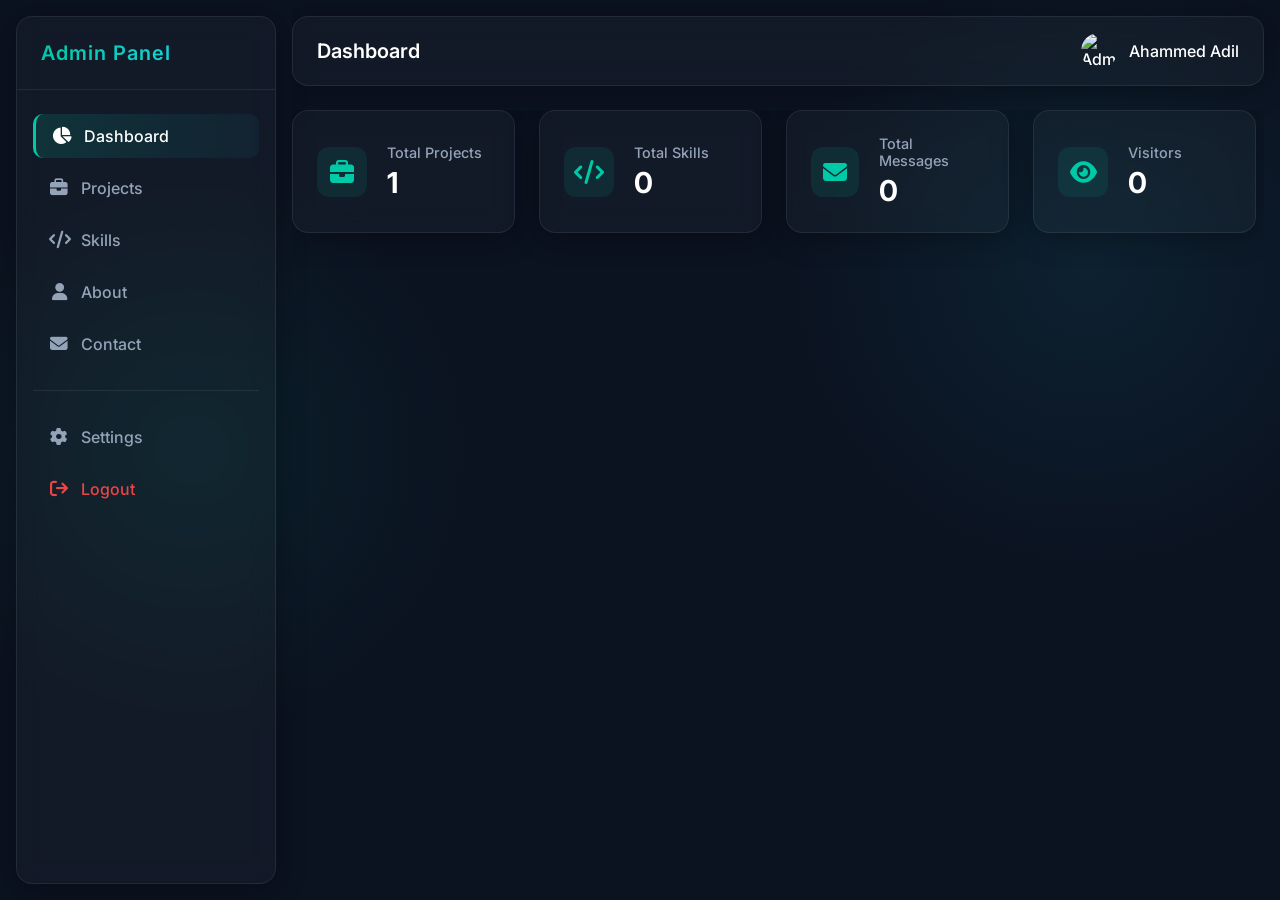
==== index.html @ c0059be1 "Initial commit" ====
<!DOCTYPE html>
<html lang="en">
<head>
    <meta charset="UTF-8">
    <meta name="viewport" content="width=device-width, initial-scale=1.0">
    <title>Portfolio Admin Dashboard</title>
    <!-- Google Fonts -->
    <link rel="preconnect" href="https://fonts.googleapis.com">
    <link rel="preconnect" href="https://fonts.gstatic.com" crossorigin>
    <link href="https://fonts.googleapis.com/css2?family=Inter:wght@300;400;500;600;700&display=swap" rel="stylesheet">
    <!-- FontAwesome for Icons -->
    <link rel="stylesheet" href="https://cdnjs.cloudflare.com/ajax/libs/font-awesome/6.4.0/css/all.min.css">
    <!-- Main Stylesheet -->
    <link rel="stylesheet" href="style.css">
</head>
<body>

    <div class="dashboard-container">
        <!-- Sidebar Navigation -->
        <aside class="sidebar glass-panel">
            <div class="sidebar-header">
                <h2>Admin Panel</h2>
            </div>
            <nav class="sidebar-nav">
                <a href="#" class="nav-item active" data-target="dashboard-section">
                    <i class="fa-solid fa-chart-pie"></i> Dashboard
                </a>
                <a href="#" class="nav-item" data-target="projects-section">
                    <i class="fa-solid fa-briefcase"></i> Projects
                </a>
                <a href="#" class="nav-item" data-target="skills-section">
                    <i class="fa-solid fa-code"></i> Skills
                </a>
                <a href="#" class="nav-item" data-target="about-section">
                    <i class="fa-solid fa-user"></i> About
                </a>
                <a href="#" class="nav-item" data-target="contact-section">
                    <i class="fa-solid fa-envelope"></i> Contact
                </a>
                <div class="nav-divider"></div>
                <a href="#" class="nav-item">
                    <i class="fa-solid fa-gear"></i> Settings
                </a>
                <a href="#" class="nav-item logout">
                    <i class="fa-solid fa-arrow-right-from-bracket"></i> Logout
                </a>
            </nav>
        </aside>

        <!-- Main Content Area -->
        <main class="main-content">
            <!-- Topbar -->
            <header class="topbar glass-panel">
                <div class="topbar-title">
                    <h1 id="current-section-title">Dashboard</h1>
                </div>
                <div class="topbar-actions">
                    <div class="admin-profile">
                        <img src="https://ui-avatars.com/api/?name=Ahammed+Adil&background=00C9A7&color=fff" alt="Admin" class="avatar">
                        <span>Ahammed Adil</span>
                    </div>
                </div>
            </header>

            <!-- Sections Container -->
            <div class="sections-container">
                
                <!-- Dashboard Section -->
                <section id="dashboard-section" class="content-section active">
                    <div class="dashboard-cards">
                        <div class="stat-card glass-panel">
                            <div class="stat-icon"><i class="fa-solid fa-briefcase"></i></div>
                            <div class="stat-info">
                                <h3>Total Projects</h3>
                                <p id="stat-projects">0</p>
                            </div>
                        </div>
                        <div class="stat-card glass-panel">
                            <div class="stat-icon"><i class="fa-solid fa-code"></i></div>
                            <div class="stat-info">
                                <h3>Total Skills</h3>
                                <p id="stat-skills">0</p>
                            </div>
                        </div>
                        <div class="stat-card glass-panel">
                            <div class="stat-icon"><i class="fa-solid fa-envelope"></i></div>
                            <div class="stat-info">
                                <h3>Total Messages</h3>
                                <p id="stat-messages">0</p>
                            </div>
                        </div>
                        <div class="stat-card glass-panel">
                            <div class="stat-icon"><i class="fa-solid fa-eye"></i></div>
                            <div class="stat-info">
                                <h3>Visitors</h3>
                                <p id="stat-visitors">0</p>
                            </div>
                        </div>
                    </div>
                </section>

                <!-- Projects Section -->
                <section id="projects-section" class="content-section">
                    <div class="section-header">
                        <h2>Manage Projects</h2>
                        <button class="btn btn-primary" onclick="openProjectModal()"><i class="fa-solid fa-plus"></i> Add Project</button>
                    </div>
                    <div class="projects-grid" id="projects-grid">
                        <!-- Projects will be loaded here dynamically -->
                        <div class="loading-state">Loading projects...</div>
                    </div>
                </section>

                <!-- Placeholders for other sections -->
                <section id="skills-section" class="content-section">
                    <h2>Skills Module (Coming in Phase 4)</h2>
                </section>
                <section id="about-section" class="content-section">
                    <h2>About Module (Coming in Phase 5)</h2>
                </section>
                <section id="contact-section" class="content-section">
                    <h2>Contact Module (Coming in Phase 6)</h2>
                </section>

            </div>
        </main>
    </div>

    <!-- Project Modal (Add/Edit) -->
    <div id="project-modal" class="modal-overlay">
        <div class="modal-content glass-panel">
            <div class="modal-header">
                <h2 id="modal-title">Add Project</h2>
                <button class="close-btn" onclick="closeProjectModal()"><i class="fa-solid fa-xmark"></i></button>
            </div>
            <form id="project-form">
                <input type="hidden" id="project-id">
                
                <div class="form-group">
                    <label for="project-title">Project Title</label>
                    <input type="text" id="project-title" required class="glass-input">
                </div>
                
                <div class="form-group">
                    <label for="project-category">Category</label>
                    <input type="text" id="project-category" required class="glass-input">
                </div>

                <div class="form-group">
                    <label for="project-tech">Technologies (comma separated)</label>
                    <input type="text" id="project-tech" required class="glass-input">
                </div>

                <div class="form-group">
                    <label for="project-github">GitHub Link</label>
                    <input type="url" id="project-github" class="glass-input">
                </div>

                <div class="form-group">
                    <label for="project-demo">Live Demo Link</label>
                    <input type="url" id="project-demo" class="glass-input">
                </div>

                <div class="form-group">
                    <label for="project-desc">Description</label>
                    <textarea id="project-desc" rows="4" required class="glass-input"></textarea>
                </div>

                <div class="form-group checkbox-group">
                    <input type="checkbox" id="project-featured">
                    <label for="project-featured">Featured Project</label>
                </div>

                <div class="modal-actions">
                    <button type="button" class="btn btn-secondary" onclick="closeProjectModal()">Cancel</button>
                    <button type="submit" class="btn btn-primary">Save Project</button>
                </div>
            </form>
        </div>
    </div>

    <script src="script.js"></script>
</body>
</html>
---- style.css ----
:root {
    /* Color Palette */
    --bg-color: #0B1220;
    --primary: #00C9A7;
    --primary-hover: #00a88b;
    --accent: #22D3EE;
    --text-main: #FFFFFF;
    --text-secondary: #94A3B8;
    --danger: #ef4444;
    
    /* Glassmorphism */
    --glass-bg: rgba(255, 255, 255, 0.03);
    --glass-border: rgba(255, 255, 255, 0.08);
    --glass-shadow: 0 4px 30px rgba(0, 0, 0, 0.3);
    --glass-blur: blur(12px);
    
    /* Layout */
    --sidebar-width: 260px;
    --transition: all 0.3s ease;
}

* {
    margin: 0;
    padding: 0;
    box-sizing: border-box;
}

body {
    font-family: 'Inter', sans-serif;
    background-color: var(--bg-color);
    color: var(--text-main);
    min-height: 100vh;
    overflow-x: hidden;
    /* Optional: Add a subtle background glow or gradient for a more premium feel */
    background-image: 
        radial-gradient(circle at 15% 50%, rgba(0, 201, 167, 0.08), transparent 25%),
        radial-gradient(circle at 85% 30%, rgba(34, 211, 238, 0.08), transparent 25%);
}

/* Glass Panel Utility */
.glass-panel {
    background: var(--glass-bg);
    border: 1px solid var(--glass-border);
    backdrop-filter: var(--glass-blur);
    -webkit-backdrop-filter: var(--glass-blur);
    box-shadow: var(--glass-shadow);
    border-radius: 16px;
}

/* Buttons */
.btn {
    padding: 10px 20px;
    border-radius: 8px;
    border: none;
    font-family: 'Inter', sans-serif;
    font-weight: 500;
    cursor: pointer;
    transition: var(--transition);
    display: inline-flex;
    align-items: center;
    gap: 8px;
    font-size: 0.9rem;
}

.btn-primary {
    background: var(--primary);
    color: #fff;
}
.btn-primary:hover {
    background: var(--primary-hover);
    transform: translateY(-2px);
    box-shadow: 0 4px 12px rgba(0, 201, 167, 0.3);
}

.btn-secondary {
    background: rgba(255,255,255,0.1);
    color: var(--text-main);
}
.btn-secondary:hover {
    background: rgba(255,255,255,0.15);
}

.btn-danger {
    background: rgba(239, 68, 68, 0.1);
    color: var(--danger);
    border: 1px solid rgba(239, 68, 68, 0.2);
}
.btn-danger:hover {
    background: var(--danger);
    color: #fff;
}

/* Dashboard Layout */
.dashboard-container {
    display: flex;
    height: 100vh;
}

/* Sidebar */
.sidebar {
    width: var(--sidebar-width);
    height: calc(100vh - 32px);
    margin: 16px;
    display: flex;
    flex-direction: column;
    padding: 24px 0;
}

.sidebar-header {
    padding: 0 24px 24px;
    border-bottom: 1px solid var(--glass-border);
    margin-bottom: 24px;
}
.sidebar-header h2 {
    font-size: 1.25rem;
    font-weight: 600;
    letter-spacing: 1px;
    background: linear-gradient(90deg, var(--primary), var(--accent));
    -webkit-background-clip: text;
    -webkit-text-fill-color: transparent;
}

.sidebar-nav {
    display: flex;
    flex-direction: column;
    gap: 8px;
    padding: 0 16px;
    flex: 1;
}

.nav-item {
    padding: 12px 16px;
    color: var(--text-secondary);
    text-decoration: none;
    border-radius: 10px;
    display: flex;
    align-items: center;
    gap: 12px;
    transition: var(--transition);
    font-weight: 500;
}
.nav-item i {
    font-size: 1.1rem;
    width: 20px;
    text-align: center;
}

.nav-item:hover {
    color: var(--text-main);
    background: rgba(255,255,255,0.05);
}

.nav-item.active {
    color: var(--text-main);
    background: linear-gradient(90deg, rgba(0, 201, 167, 0.15), rgba(34, 211, 238, 0.05));
    border-left: 3px solid var(--primary);
}

.nav-divider {
    height: 1px;
    background: var(--glass-border);
    margin: 16px 0;
}
.logout {
    color: #ef4444;
}
.logout:hover {
    background: rgba(239, 68, 68, 0.1);
    color: #ef4444;
}

/* Main Content */
.main-content {
    flex: 1;
    display: flex;
    flex-direction: column;
    padding: 16px 16px 16px 0;
    overflow: hidden;
}

/* Topbar */
.topbar {
    height: 70px;
    display: flex;
    justify-content: space-between;
    align-items: center;
    padding: 0 24px;
    margin-bottom: 24px;
}
.topbar-title h1 {
    font-size: 1.25rem;
    font-weight: 600;
}

.admin-profile {
    display: flex;
    align-items: center;
    gap: 12px;
    font-weight: 500;
}
.avatar {
    width: 36px;
    height: 36px;
    border-radius: 50%;
}

/* Sections */
.sections-container {
    flex: 1;
    overflow-y: auto;
    padding-right: 8px;
}

/* Custom Scrollbar for container */
.sections-container::-webkit-scrollbar {
    width: 6px;
}
.sections-container::-webkit-scrollbar-track {
    background: transparent;
}
.sections-container::-webkit-scrollbar-thumb {
    background: var(--glass-border);
    border-radius: 4px;
}

.content-section {
    display: none;
    animation: fadeIn 0.4s ease forwards;
}
.content-section.active {
    display: block;
}

@keyframes fadeIn {
    from { opacity: 0; transform: translateY(10px); }
    to { opacity: 1; transform: translateY(0); }
}

/* Dashboard Cards */
.dashboard-cards {
    display: grid;
    grid-template-columns: repeat(auto-fit, minmax(220px, 1fr));
    gap: 24px;
}
.stat-card {
    padding: 24px;
    display: flex;
    align-items: center;
    gap: 20px;
    transition: transform 0.3s ease;
}
.stat-card:hover {
    transform: translateY(-5px);
}
.stat-icon {
    width: 50px;
    height: 50px;
    border-radius: 12px;
    background: rgba(0, 201, 167, 0.1);
    color: var(--primary);
    display: flex;
    align-items: center;
    justify-content: center;
    font-size: 1.5rem;
}
.stat-info h3 {
    font-size: 0.9rem;
    color: var(--text-secondary);
    font-weight: 500;
    margin-bottom: 4px;
}
.stat-info p {
    font-size: 1.8rem;
    font-weight: 700;
}

/* Section Header */
.section-header {
    display: flex;
    justify-content: space-between;
    align-items: center;
    margin-bottom: 24px;
}

/* Projects Grid */
.projects-grid {
    display: grid;
    grid-template-columns: repeat(auto-fill, minmax(300px, 1fr));
    gap: 24px;
}
.project-card {
    padding: 20px;
    display: flex;
    flex-direction: column;
    gap: 16px;
    transition: transform 0.3s ease;
}
.project-card:hover {
    transform: translateY(-5px);
}
.project-header {
    display: flex;
    justify-content: space-between;
    align-items: flex-start;
}
.project-title {
    font-size: 1.1rem;
    font-weight: 600;
    margin-bottom: 4px;
}
.project-category {
    font-size: 0.8rem;
    color: var(--accent);
    background: rgba(34, 211, 238, 0.1);
    padding: 2px 8px;
    border-radius: 4px;
    display: inline-block;
}
.project-actions {
    display: flex;
    gap: 8px;
}
.icon-btn {
    background: transparent;
    border: none;
    color: var(--text-secondary);
    cursor: pointer;
    font-size: 1rem;
    transition: var(--transition);
}
.icon-btn:hover {
    color: var(--text-main);
}
.icon-btn.edit:hover { color: var(--primary); }
.icon-btn.delete:hover { color: var(--danger); }

.project-tech {
    display: flex;
    flex-wrap: wrap;
    gap: 8px;
}
.tech-tag {
    font-size: 0.75rem;
    background: rgba(255,255,255,0.05);
    padding: 4px 8px;
    border-radius: 4px;
    color: var(--text-secondary);
}
.project-links {
    margin-top: auto;
    display: flex;
    gap: 12px;
}
.project-links a {
    color: var(--text-main);
    text-decoration: none;
    font-size: 0.85rem;
    display: flex;
    align-items: center;
    gap: 6px;
    opacity: 0.7;
    transition: var(--transition);
}
.project-links a:hover {
    opacity: 1;
    color: var(--primary);
}

.loading-state {
    grid-column: 1 / -1;
    text-align: center;
    padding: 40px;
    color: var(--text-secondary);
}

/* Modals */
.modal-overlay {
    position: fixed;
    top: 0;
    left: 0;
    width: 100%;
    height: 100%;
    background: rgba(0,0,0,0.5);
    backdrop-filter: blur(4px);
    display: flex;
    align-items: center;
    justify-content: center;
    z-index: 1000;
    opacity: 0;
    pointer-events: none;
    transition: var(--transition);
}
.modal-overlay.active {
    opacity: 1;
    pointer-events: all;
}
.modal-content {
    width: 100%;
    max-width: 600px;
    padding: 32px;
    transform: translateY(20px);
    transition: var(--transition);
    max-height: 90vh;
    overflow-y: auto;
}
.modal-overlay.active .modal-content {
    transform: translateY(0);
}
.modal-header {
    display: flex;
    justify-content: space-between;
    align-items: center;
    margin-bottom: 24px;
}
.close-btn {
    background: transparent;
    border: none;
    color: var(--text-secondary);
    font-size: 1.5rem;
    cursor: pointer;
}
.close-btn:hover { color: var(--text-main); }

/* Forms */
.form-group {
    margin-bottom: 20px;
}
.form-group label {
    display: block;
    margin-bottom: 8px;
    font-size: 0.9rem;
    color: var(--text-secondary);
}
.glass-input {
    width: 100%;
    background: rgba(0,0,0,0.2);
    border: 1px solid var(--glass-border);
    border-radius: 8px;
    padding: 12px 16px;
    color: var(--text-main);
    font-family: 'Inter', sans-serif;
    transition: var(--transition);
    outline: none;
}
.glass-input:focus {
    border-color: var(--primary);
    background: rgba(0,0,0,0.3);
}
textarea.glass-input {
    resize: vertical;
}

.checkbox-group {
    display: flex;
    align-items: center;
    gap: 10px;
}
.checkbox-group input {
    accent-color: var(--primary);
    width: 18px;
    height: 18px;
}
.checkbox-group label {
    margin-bottom: 0;
}

.modal-actions {
    display: flex;
    justify-content: flex-end;
    gap: 12px;
    margin-top: 32px;
}
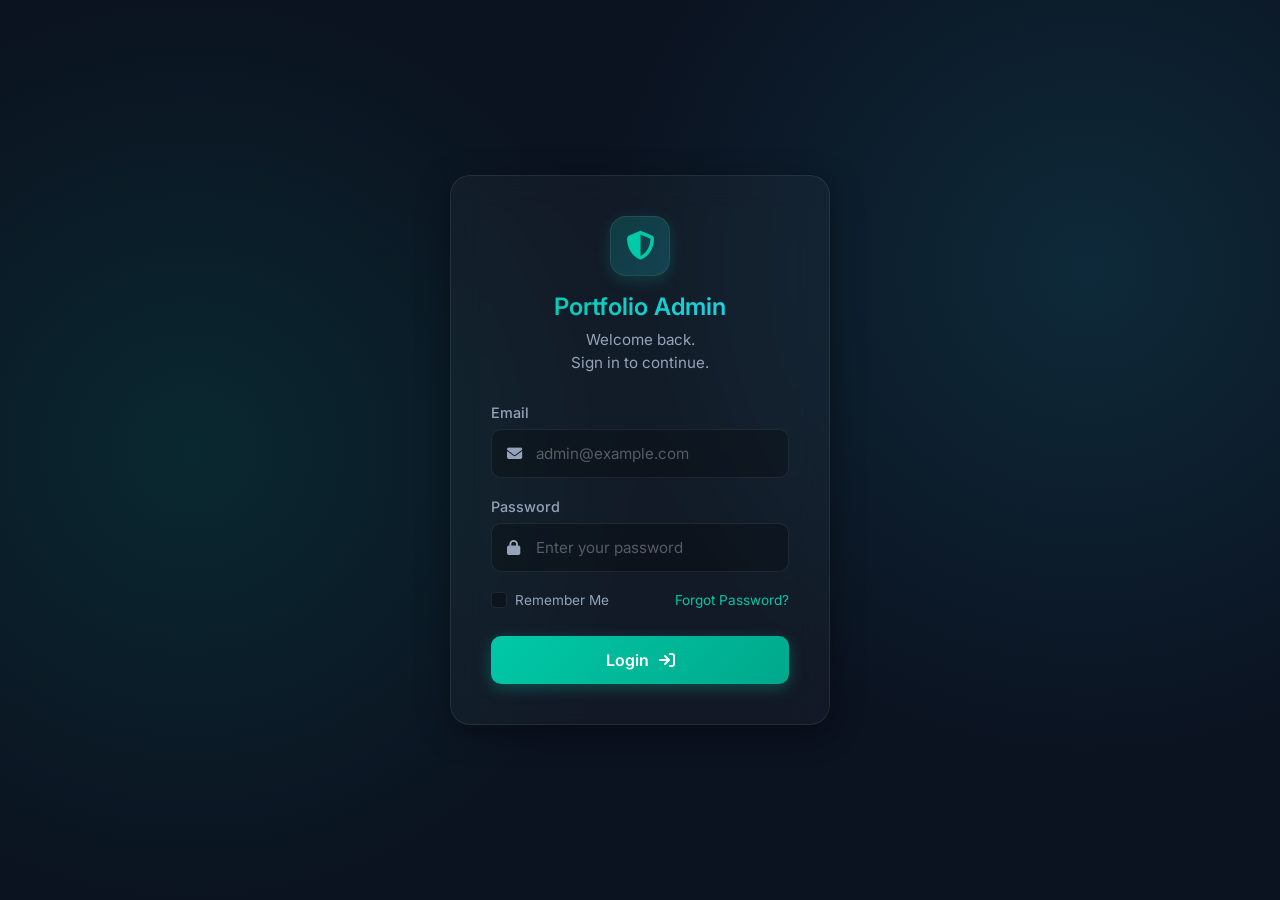
==== commit f9243a43: "Add admin login and dashboard updates" ====
--- a/index.html
+++ b/index.html
@@ -15,6 +15,13 @@
 </head>
 <body>
 
+    <!-- Route Protection -->
+    <script>
+        if (!localStorage.getItem("token")) {
+            window.location.href = "login.html";
+        }
+    </script>
+
     <div class="dashboard-container">
         <!-- Sidebar Navigation -->
         <aside class="sidebar glass-panel">
@@ -41,7 +48,7 @@
                 <a href="#" class="nav-item">
                     <i class="fa-solid fa-gear"></i> Settings
                 </a>
-                <a href="#" class="nav-item logout">
+                <a href="#" id="logout-btn" class="nav-item logout">
                     <i class="fa-solid fa-arrow-right-from-bracket"></i> Logout
                 </a>
             </nav>
@@ -113,18 +120,76 @@
 
                 <!-- Placeholders for other sections -->
                 <section id="skills-section" class="content-section">
-                    <h2>Skills Module (Coming in Phase 4)</h2>
+
+                    <div class="section-header">
+                        <h2>Manage Skills</h2>
+
+                        <button class="btn btn-primary" onclick="openSkillModal()">
+                            <i class="fa-solid fa-plus"></i> Add Skill
+                        </button>
+                    </div>
+
+                    <div class="projects-grid" id="skills-grid">
+
+                        <div class="loading-state">
+                            Loading skills...
+                        </div>
+
+                    </div>
+
                 </section>
+
+
                 <section id="about-section" class="content-section">
-                    <h2>About Module (Coming in Phase 5)</h2>
+
+                    <div class="section-header">
+
+                        <h2>Manage About</h2>
+
+                        <button class="btn btn-primary" onclick="openAboutModal()">
+
+                            <i class="fa-solid fa-pen"></i>
+
+                            Edit About
+
+                        </button>
+
+                    </div>
+
+                    <div id="about-card" class="glass-panel" style="padding:30px;">
+
+                        <div class="loading-state">
+
+                            Loading About...
+
+                        </div>
+
+                    </div>
+
                 </section>
-                <section id="contact-section" class="content-section">
-                    <h2>Contact Module (Coming in Phase 6)</h2>
-                </section>
-
-            </div>
-        </main>
-    </div>
+                                <section id="contact-section" class="content-section">
+
+                            <div class="section-header">
+
+                                <h2>Contact Messages</h2>
+
+                            </div>
+
+                            <div id="messages-grid" class="projects-grid">
+
+                                <div class="loading-state">
+
+                                    Loading Messages...
+
+                                </div>
+
+                            </div>
+
+                        </section>
+
+                            </div>
+                        </main>
+                    </div>
 
     <!-- Project Modal (Add/Edit) -->
     <div id="project-modal" class="modal-overlay">
@@ -142,10 +207,17 @@
                 </div>
                 
                 <div class="form-group">
-                    <label for="project-category">Category</label>
-                    <input type="text" id="project-category" required class="glass-input">
-                </div>
-
+                <label for="project-category">Category</label>
+
+                    <select id="project-category" class="glass-input" required>
+                        <option value="">Select Category</option>
+                        <option value="Frontend">Frontend</option>
+                        <option value="Backend">Backend</option>
+                        <option value="Full Stack">Full Stack</option>
+                        <option value="Mobile">Mobile</option>
+                        <option value="AI/ML">AI/ML</option>
+                    </select>
+                </div>
                 <div class="form-group">
                     <label for="project-tech">Technologies (comma separated)</label>
                     <input type="text" id="project-tech" required class="glass-input">
@@ -179,6 +251,151 @@
         </div>
     </div>
 
-    <script src="script.js"></script>
+  
+    <!-- Skill Modal -->
+<div id="skill-modal" class="modal-overlay">
+    <div class="modal-content glass-panel">
+
+        <div class="modal-header">
+            <h2 id="skill-modal-title">Add Skill</h2>
+
+            <button class="close-btn" onclick="closeSkillModal()">
+                <i class="fa-solid fa-xmark"></i>
+            </button>
+        </div>
+
+        <form id="skill-form">
+
+            <input type="hidden" id="skill-id">
+
+            <div class="form-group">
+                <label>Skill Name</label>
+                <input
+                    type="text"
+                    id="skill-name"
+                    class="glass-input"
+                    required>
+            </div>
+
+            <div class="form-group">
+                <label>Category</label>
+
+                <select
+                    id="skill-category"
+                    class="glass-input"
+                    required>
+
+                    <option value="Frontend">Frontend</option>
+                    <option value="Backend">Backend</option>
+                    <option value="Database">Database</option>
+                    <option value="Programming">Programming</option>
+                    <option value="Tools">Tools</option>
+
+                </select>
+            </div>
+
+            <div class="form-group">
+                <label>Skill Level (0-100)</label>
+
+                <input
+                    type="number"
+                    id="skill-level"
+                    class="glass-input"
+                    min="0"
+                    max="100"
+                    required>
+            </div>
+
+            <div class="form-group">
+                <label>FontAwesome Icon</label>
+
+                <input
+                    type="text"
+                    id="skill-icon"
+                    class="glass-input"
+                    placeholder="fab fa-react"
+                    required>
+            </div>
+
+            <div class="modal-actions">
+
+                <button
+                    type="button"
+                    class="btn btn-secondary"
+                    onclick="closeSkillModal()">
+                    Cancel
+                </button>
+
+                <button
+                    type="submit"
+                    class="btn btn-primary">
+                    Save Skill
+                </button>
+
+            </div>
+
+        </form>
+
+    </div>
+</div>
+
+<!-- About Modal -->
+<div id="about-modal" class="modal-overlay">
+
+    <div class="modal-content glass-panel">
+
+        <div class="modal-header">
+
+            <h2>Edit About</h2>
+
+            <button class="close-btn" onclick="closeAboutModal()">
+                <i class="fa-solid fa-xmark"></i>
+            </button>
+
+        </div>
+
+        <form id="about-form">
+
+            <div class="form-group">
+
+                <label>Bio</label>
+
+                <textarea
+                    id="about-bio"
+                    rows="8"
+                    class="glass-input"
+                    required></textarea>
+
+            </div>
+
+            <div class="modal-actions">
+
+                <button
+                    type="button"
+                    class="btn btn-secondary"
+                    onclick="closeAboutModal()">
+
+                    Cancel
+
+                </button>
+
+                <button
+                    type="submit"
+                    class="btn btn-primary">
+
+                    Save
+
+                </button>
+
+            </div>
+
+        </form>
+
+    </div>
+
+</div>
+
+<script src="script.js"></script>
+
 </body>
 </html>
